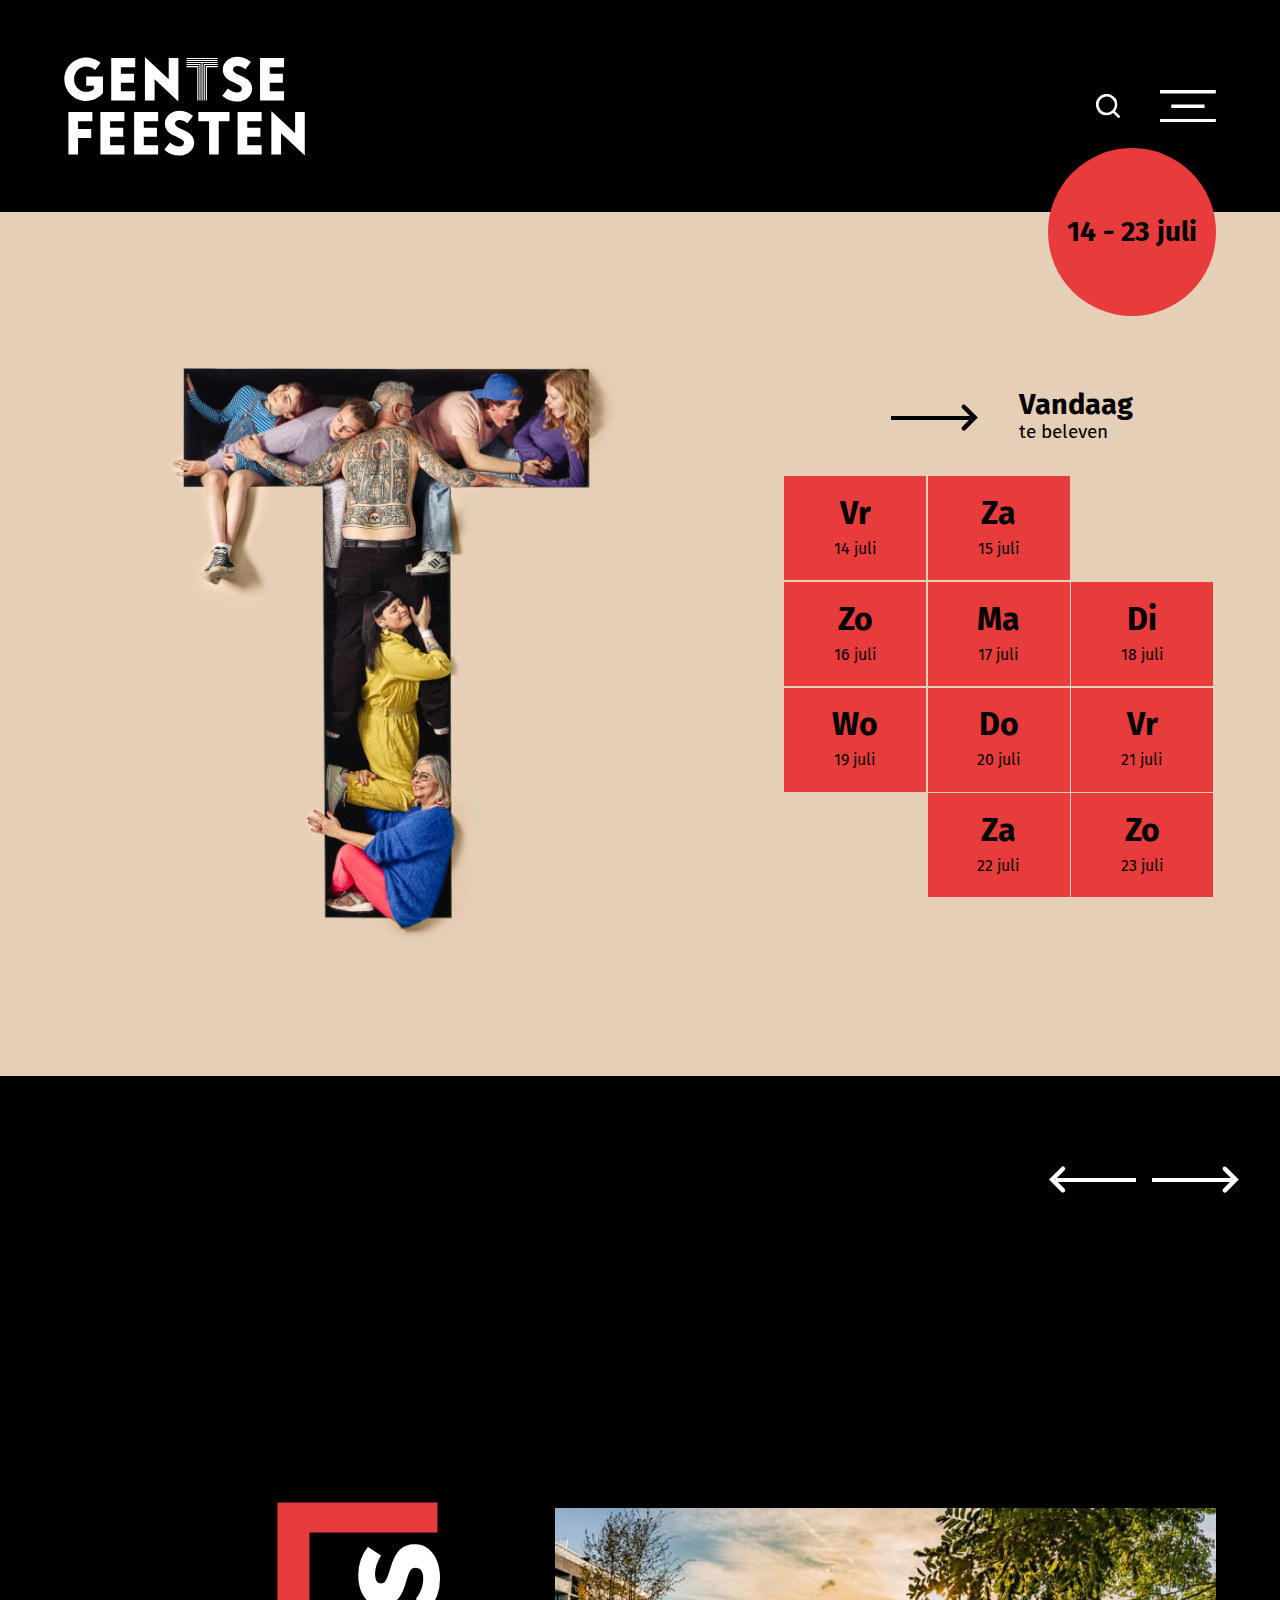
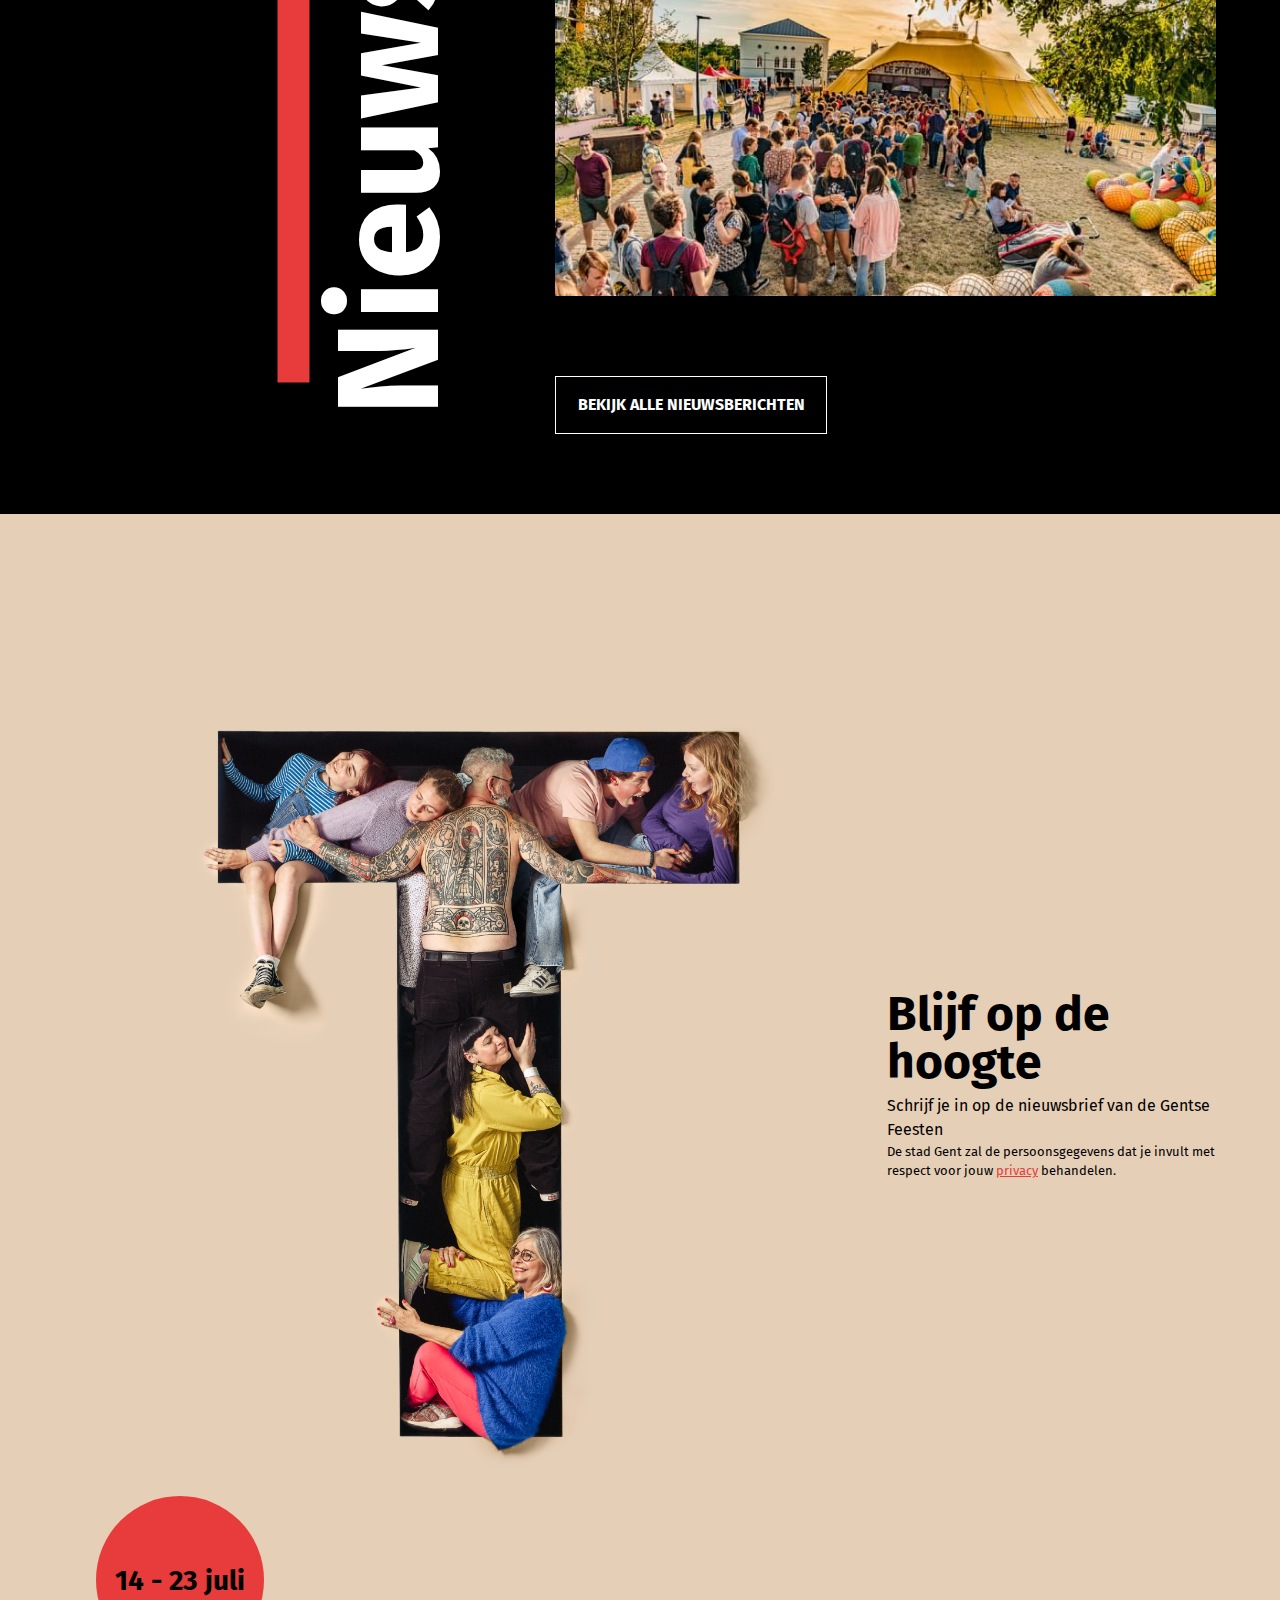
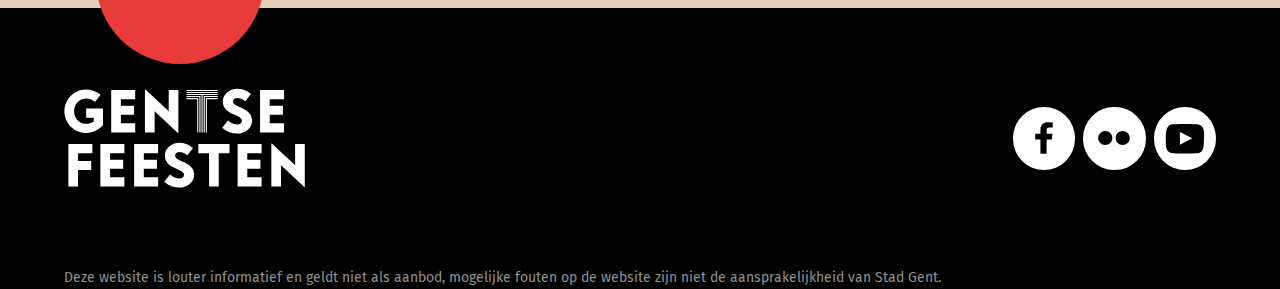
==== index.html @ fd0eabc0 "site" ====
<!DOCTYPE html>
<html lang="en">

<head>
    <meta charset="UTF-8">
    <meta name="viewport" content="width=device-width, initial-scale=1.0">
    <link rel="stylesheet" href="static/css/reset.css">
    <link rel="stylesheet" href="static/css/main.css">

    <!--FAVICON-->
    <link rel="apple-touch-icon" sizes="180x180" href="static/img/favicon/apple-touch-icon.png">
    <link rel="icon" type="image/png" sizes="32x32" href="static/img/favicon//favicon-32x32.png">
    <link rel="icon" type="image/png" sizes="16x16" href="static/img/favicon//favicon-16x16.png">

    <title>Home | Gentse Feesten 2023</title>
</head>

<body>
    <div id="menu">
        <!--JAVASCRIPT-->
    </div>
    <header>
        <div class="container">
            <nav>
                <ul>
                    <li>
                        <a id="logo" href="#">
                            <!--JAVASCRIPT-->
                        </a>
                    </li>
                    <li class="hover-after header-hidden">
                        <a href="news.html">Nieuws</a>
                    </li>
                    <li class="hover-after header-hidden">
                        <a href="events/day.html?day=14">Programma</a>
                    </li>
                   <!--  <li class="hover-after header-hidden">
                        <a href="#">Praktisch</a>
                    </li>
                    <li class="hover-after header-hidden">
                        <a href="#">Live parkeerinfo</a>
                    </li> -->
                </ul>

                <ul>
                    <!-- <li class="hover-after header-hidden">
                        <a href="#">Hoe naar gf23?</a>
                    </li>
                    <li class="header__languages header-hidden__delay">
                        <a href="#">NL
                            <svg xmlns="http://www.w3.org/2000/svg" viewBox="0 0 32 32">
                                <path fill="currentColor"
                                    d="m15.7 21.82-8.26-8.26a1.5 1.5 0 1 1 2.12-2.12l.001.001 6.14 6.138 6.14-6.139a1.5 1.5 0 1 1 2.122 2.121l-8.26 8.26z" />
                            </svg>
                        </a>
                    </li> -->
                    <li class="header__search header-hidden__delay">
                        <a href="search.html">
                            <svg xmlns="http://www.w3.org/2000/svg" viewBox="0 0 32 32">
                                <path fill="currentColor"
                                    d="m31.474 28.951-6.043-6.025a14.08 14.08 0 0 0 3.004-8.708A14.22 14.22 0 0 0 4.163 4.164a14.215 14.215 0 0 0-3.082 15.495 14.217 14.217 0 0 0 13.136 8.777 14.072 14.072 0 0 0 8.708-3.004l6.025 6.043a1.77 1.77 0 0 0 1.262.526 1.776 1.776 0 0 0 1.261-.526 1.77 1.77 0 0 0 .526-1.261 1.77 1.77 0 0 0-.526-1.262zM3.554 14.218a10.659 10.659 0 0 1 6.583-9.851 10.667 10.667 0 0 1 11.621 2.311 10.66 10.66 0 0 1 2.311 11.621 10.663 10.663 0 0 1-20.514-4.081z" />
                            </svg>
                        </a>
                    </li>
                    <li class="header__hamburger">
                        <a id="menu-btn" href="#">
                            <svg xmlns="http://www.w3.org/2000/svg" viewBox="0 0 55 32">
                                <path fill="currentColor"
                                    d="M0 0h54.825v3.404H0V0zm11.072 14.298h32.681v3.404H11.072v-3.404zM0 28.596h54.825V32H0v-3.404z" />
                            </svg>
                        </a>
                    </li>
                </ul>
            </nav>
            <div class="dates-circle">
                <p>
                    14 - 23 juli
                </p>
            </div>
        </div>
    </header>

    <main>
        <section class="home-days">
            <div class="container">
                <figure id="logo-letter">
                    <!--JAVASCRIPT-->
                </figure>
                <div>
                    <a href="events/day.html?day=14">
                        <div class="home-days__today">
                            <div class="arrow-right">
                                <div class="arrow-helper"></div>
                                <svg xmlns="http://www.w3.org/2000/svg" viewBox="0 0 32 32">
                                    <path fill="currentColor"
                                        d="M12.5 7c.384 0 .768.146 1.06.439l8.26 8.261-8.26 8.261a1.5 1.5 0 0 1-2.121-2.122l6.14-6.14-6.14-6.139a1.502 1.502 0 0 1 1.06-2.561z" />
                                </svg>
                            </div>
                            <div>
                                <h2>Vandaag</h2>
                                <p>
                                    te beleven
                                </p>
                            </div>
                        </div>
                    </a>
                    <ul class="home-days__grid">
                        <li>
                            <a href="events/day.html?day=14">
                                <p>
                                    <strong>Vr</strong>
                                    <br>
                                    14 juli
                                </p>
                            </a>
                        </li>
                        <li>
                            <a href="events/day.html?day=15">
                                <p>
                                    <strong>Za</strong>
                                    <br>
                                    15 juli
                                </p>
                            </a>
                        </li>
                        <li class="home-days__grid-empty">
                            <div>
                            </div>
                        </li>
                        <li>
                            <a href="events/day.html?day=16">
                                <p>
                                    <strong>Zo</strong>
                                    <br>
                                    16 juli
                                </p>
                            </a>
                        </li>
                        <li>
                            <a href="events/day.html?day=17">
                                <p>
                                    <strong>Ma</strong>
                                    <br>
                                    17 juli
                                </p>
                            </a>
                        </li>
                        <li>
                            <a href="events/day.html?day=18">
                                <p>
                                    <strong>Di</strong>
                                    <br>
                                    18 juli
                                </p>
                            </a>
                        </li>
                        <li>
                            <a href="events/day.html?day=19">
                                <p>
                                    <strong>Wo</strong>
                                    <br>
                                    19 juli
                                </p>
                            </a>
                        </li>
                        <li>
                            <a href="events/day.html?day=20">
                                <p>
                                    <strong>Do</strong>
                                    <br>
                                    20 juli
                                </p>
                            </a>
                        </li>
                        <li>
                            <a href="events/day.html?day=21">
                                <p>
                                    <strong>Vr</strong>
                                    <br>
                                    21 juli
                                </p>
                            </a>
                        </li>
                        <li class="home-days__grid-empty">
                            <div>
                            </div>
                        </li>
                        <li>
                            <a href="events/day.html?day=22">
                                <p>
                                    <strong>Za</strong>
                                    <br>
                                    22 juli
                                </p>
                            </a>
                        </li>
                        <li>
                            <a href="events/day.html?day=23">
                                <p>
                                    <strong>Zo</strong>
                                    <br>
                                    23 juli
                                </p>
                            </a>
                        </li>
                    </ul>
                </div>
            </div>
        </section>

        <section class="home-spotlight">
            <div class="container">
                <div class="home-spotlight__arrows">
                    <div class="arrow-left">
                        <svg xmlns="http://www.w3.org/2000/svg" viewBox="0 0 32 32">
                            <path fill="currentColor"
                                d="M20.321 24.4c-.384 0-.768-.146-1.06-.439L11 15.701l8.26-8.262a1.5 1.5 0 0 1 2.121 2.122l-6.14 6.14 6.14 6.14a1.503 1.503 0 0 1-1.06 2.56" />
                        </svg>
                        <div class="arrow-helper"></div>
                    </div>
                    <div></div>
                    <div class="arrow-right">
                        <div class="arrow-helper"></div>
                        <svg xmlns="http://www.w3.org/2000/svg" viewBox="0 0 32 32">
                            <path fill="currentColor"
                                d="M12.5 7c.384 0 .768.146 1.06.439l8.26 8.261-8.26 8.261a1.5 1.5 0 0 1-2.121-2.122l6.14-6.14-6.14-6.139a1.502 1.502 0 0 1 1.06-2.561z" />
                        </svg>
                    </div>
                </div>
                <ul id="spotlight" class="home-spotlight__events">
                    <!--JAVASCRIPT-->
                </ul>
            </div>
        </section>
        
        <section class="home-news">
            <div class="container">
                <div class="home-news__title">
                    <h2>Nieuws</h2>
                </div>
                <div class="home-news__articles-container">
                    <div class="home-news__articles">
                        <div class="home-news__articles-grid" id="news">
                            <!--JAVASCRIPT-->
                        </div>
                        <figure>
                            <img src="static/img/gent-news-photo.jpg" alt="Gent News Picture">
                        </figure>
                    </div>
                    <a class="home-news__news-btn" href="news.html">
                        <strong>Bekijk alle nieuwsberichten</strong>
                    </a>
                </div>
            </div>
        </section>
    </main>


    <footer>
        <section class="footer-newsletter">
            <div class="container">
                <div class="footer-newsletter__subscribe">
                    <figure id="logo-letter-footer">
                        <!--JAVASCRIPT-->
                    </figure>
                    <div class="footer-newsletter__subscribe-text">
                        <h3>Blijf op de hoogte</h3>
                        <p>
                            Schrijf je in op de nieuwsbrief van de Gentse Feesten
                        </p>
                        <p class="footer-newsletter__terms">
                            De stad Gent zal de persoonsgegevens dat je invult met respect voor jouw <a
                                href="#">privacy</a> behandelen.
                        </p>
                    </div>
                </div>
            </div>
        </section>

        <section class="footer-info">
            <div class="container">
                <div class="dates-circle">
                    <p>
                        14 - 23 juli
                    </p>
                </div>
                <nav>
                    <ul>
                        <li>
                            <a id="logo-footer" href="index.html">
                                <!--JAVASCRIPT-->
                            </a>
                        </li>
                        <li class="footer-info__socials">
                            <a href="#">
                                <svg xmlns="http://www.w3.org/2000/svg" viewBox="0 0 32 32">
                                    <path
                                        d="M17.49 25v-8.21h2.95l.44-3.2h-3.39v-2.043c0-.927.276-1.558 1.697-1.558L21 9.988V7.126A25.196 25.196 0 0 0 18.445 7h-.091.005c-2.614 0-4.403 1.491-4.403 4.23v2.36H11v3.2h2.956V25h3.535z" />
                                </svg>
                            </a>
                            <a href="#">
                                <svg xmlns="http://www.w3.org/2000/svg" viewBox="0 0 32 32">
                                    <path
                                        d="M11.034 12c2.228 0 4.034 1.791 4.034 4 0 2.21-1.806 4-4.034 4S7 18.21 7 16c0-2.209 1.806-4 4.034-4zM25 16c0 2.21-1.806 4-4.034 4s-4.034-1.79-4.034-4c0-2.209 1.806-4 4.034-4S25 13.791 25 16z" />
                                </svg>
                            </a>
                            <a href="#">
                                <svg xmlns="http://www.w3.org/2000/svg" viewBox="0 0 32 32">
                                    <path
                                        d="M26.8 12.1c0-.3-.3-1.9-1.1-2.7C25 8.7 24 8.3 23 8.2h-.2C19.8 8 16.2 8 16 8s-3.8 0-6.8.2H9c-1 0-1.9.5-2.6 1.2-.8.8-1.1 2.4-1.1 2.7-.2 1.2-.3 2.4-.3 3.6v1.6c0 1.2.1 2.4.2 3.6 0 .3.3 1.8 1.1 2.7.8.7 1.7 1.1 2.7 1.1H9.3c1.7.2 6.4.2 6.6.2.2 0 3.8 0 6.8-.2h.2c1 0 1.9-.5 2.6-1.2.8-.8 1.1-2.4 1.1-2.7.1-1.2.2-2.4.2-3.6v-1.6c.2-1.1.1-2.3 0-3.5zm-13.7 7.8v-7.4l7.1 3.7-7.1 3.7z" />
                                </svg>
                            </a>
                        </li>
                    </ul>
                    <ul>
                        <li>
                            <p class="footer__site-info">
                                Deze website is louter informatief en geldt niet als aanbod, mogelijke fouten op de
                                website zijn niet de aansprakelijkheid van Stad Gent.
                            </p>
                        </li>
                    </ul>
                </nav>
            </div>
        </section>
    </footer>
    <script src="./static/js/utils/utility-functions.js"></script>
    <script src="./static/js/main/data.js"></script>
    <script src="./static/js/main/logos.js"></script>
    <script src="./static/js/main/menu.js"></script>
    <script src="./static/js/home-page/home-events.js"></script>
    <script src="./static/js/home-page/home-news.js"></script>
</body>

</html>
---- static/css/main.css ----
/*
===================================
STANDARD VALUES
===================================
*/

@font-face {
  font-family: "Fira Sans";
  src: url("../fonts/Fira Sans Bold.woff2") format("woff2"),
    url("../fonts/Fira Sans Bold.woff") format("woff");
  font-weight: 700;
  font-style: normal;
  font-stretch: normal;
  unicode-range: U+0020-2212;
}

@font-face {
  font-family: "Fira Sans";
  src: url("../fonts/Fira Sans Regular.woff2") format("woff2"),
    url("../fonts/Fira Sans Regular.woff") format("woff");
  font-weight: 400;
  font-style: normal;
  font-stretch: normal;
  unicode-range: U+0020-2212;
}

body {
  font-family: "Fira sans";
  background-color: hsl(31, 49%, 81%);
}

main {
  overflow: hidden;
}

h1 {
  font-size: 3.5rem;
}

@media (max-width: 31.25rem) {
  h1 {
    font-size: 2.5rem;
  }
}

h1,
h2,
h3,
h4 {
  line-height: 100%;
}

ul {
  padding: 0;
}

li {
  list-style: none;
}

svg {
  color: white;
  width: 2rem;
}

.bg-red svg {
  color: black;
}

/*
===================================
UTILITY CLASSES
===================================
*/

.container {
  max-width: 80rem;
  width: 90%;
  margin: 0 auto;
}

.close {
  display: none;
}

.overflow-hidden {
  overflow: hidden;
}

.bg-red {
  background-color: hsl(0, 79%, 57%);
}

.page-pointer::after {
  content: "";
  width: 2rem;
  height: 1.25rem;
  border-left: 0.2rem solid white;
  border-top: 0.2rem solid white;
  position: absolute;
  bottom: -1.5rem;
  left: 0;
}

.dates-circle {
  font-size: 1.74rem;
  font-weight: 600;
  background-color: hsl(0, 79%, 57%);
  border-radius: 50%;
  width: 10.5rem;
  height: 10.5rem;
  display: flex;
  align-items: center;
  justify-content: center;
}

/* Arrows */
.arrow-right,
.arrow-left {
  display: flex;
  align-items: center;
}

div.arrow-right svg {
  width: 3rem;
  transform: translateX(-54%);
  color: black;
}

div.arrow-left svg {
  color: black;
  width: 3rem;
  transform: translateX(51%);
}

.arrow-helper {
  width: 5rem;
  height: 0.25rem;
  background-color: black;
}

/* Events */
.event {
  position: relative;
  list-style: none;
}

.event-text-bl {
  position: absolute;
  bottom: -7rem;
  left: 0;
  max-width: 23.5rem;
  border: 0.1rem solid white;
  padding: 2rem;
  background-color: black;
  transition: 0.2s;
}

.event-text-bl h2 {
  font-size: 1.25rem;
  margin-bottom: 0.75rem;
}

.event-text-bl h2,
.event-text-bl p {
  color: white;
}

.event-text-bl p {
  display: inline-block;
}

.event-text-bl h3 {
  display: inline-block;
  font-size: 1rem;
  color: black;
  background-color: hsl(0, 79%, 57%);
  padding: 0.5rem;
}

.event:hover .event-text-bl {
  transform: translateX(10%) translateY(-10%);
}

/*
===================================
HEADER
===================================
*/

header {
  background-color: black;
  padding: 3.5rem 0;
}

header .container {
  position: relative;
  max-width: 85rem;
  margin: 0 auto;
}

header nav {
  display: flex;
  justify-content: space-between;
}

header ul {
  display: flex;
  align-items: center;
  gap: 2.5rem;
  padding: 0;
}

header li {
  position: relative;
}

header a {
  color: white;
  font-weight: 700;
  text-decoration: none;
  text-transform: uppercase;
}

header a:hover svg {
  color: hsl(0, 79%, 57%);
}

.header__languages {
  display: flex;
  align-items: center;
  cursor: pointer;
}

.header__languages a {
  display: flex;
  align-items: center;
}

.header__languages:hover a {
  color: hsl(0, 79%, 57%);
}

.header__search svg {
  width: 1.5rem;
}

.header__hamburger svg {
  width: 3.5rem;
}

.hover-after {
  position: relative;
}

header .hover-after:hover::after {
  content: "";
  width: 1.5rem;
  border-bottom: 0.2rem solid white;
  position: absolute;
  bottom: -1rem;
  left: 0;
}

header .dates-circle {
  position: absolute;
  bottom: -10rem;
  right: 0;
}

@media (max-width: 59.5rem) {
  header .dates-circle {
    display: none;
  }
}

@media (max-width: 80rem) {
  .header-hidden {
    display: none;
  }
}

@media (max-width: 32.5rem) {
  .header-hidden__delay {
    display: none;
  }
}

/*
===================================
MENU
===================================
*/

.menu {
  z-index: 3;
  display: flex;
  justify-content: space-between;
  position: fixed;
  top: 0;
  left: 0;
  background-color: hsl(0, 79%, 57%);
  width: 100%;
  height: 100%;
}

.menu a {
  color: black;
  text-decoration: none;
  text-transform: uppercase;
  font-weight: 600;
}

.menu svg {
  color: black;
}

.menu a:hover,
.menu a:hover svg {
  color: white;
}

.menu__letter {
  padding: 10rem 0;
  background-color: hsl(31, 49%, 81%);
}

.menu__letter img {
  max-width: 100%;
  height: 100%;
}

@media (max-width: 63.125rem) {
  .menu__letter img {
    display: none;
  }
}

.menu__search {
  position: absolute;
  top: 2rem;
  right: 5rem;
}

.menu__search ul {
  display: flex;
  align-items: center;
  gap: 1rem;
}

.menu__nav {
  padding: 1rem 5rem;
}

@media (max-width: 28.4375rem) {
  .menu__nav {
    padding: 1rem 2rem;
  }
}

.menu__nav-list {
  margin-top: 5rem;
  display: flex;
  gap: 0.5rem;
}

.menu__program,
.menu__program-item {
  display: flex;
  align-items: flex-start;
  gap: 1rem;
}

.menu__days {
  margin-top: 1.75rem;
}

.menu__close {
  position: absolute;
  top: 2.35rem;
  right: 2rem;
  font-size: 2.5rem;
}

@media (max-width: 28.4375rem) {
  .menu__close {
    right: 0.75rem;
  }
}

/*
===================================
FOOTER
===================================
*/

footer {
  margin-top: 10rem;
}

@media (max-width: 43.75rem) {
  footer {
    margin-top: 5rem;
  }
}

/* Subscribe Newsletter */
.footer-newsletter__nav ul {
  max-width: 50rem;
}

.footer-newsletter__nav li {
  display: inline-block;
}

.footer-newsletter__nav li:hover .arrow-helper {
  width: 8rem;
  transition: 0.4s;
}

.footer-newsletter__nav-pics a,
.footer-newsletter__nav-vids a {
  display: flex;
  align-items: center;
  gap: 0.5rem;
  color: black;
  font-size: 3rem;
  font-weight: 700;
  text-decoration: none;
  padding: 1rem 2rem;
  margin-bottom: 2rem;
  background-color: hsl(0, 79%, 57%);
}

@media (max-width: 43.75rem) {
  .footer-newsletter__nav-pics a,
  .footer-newsletter__nav-vids a {
    font-size: 1.5rem;
  }
}

.footer-newsletter__subscribe {
  display: flex;
  justify-content: space-between;
  align-items: center;
  margin-bottom: 7rem;
}

.footer-newsletter__subscribe-text h3 {
  font-size: 3rem;
  margin-bottom: 0.5rem;
}

.footer-newsletter__input input {
  width: 40rem;
  color: black;
  background: transparent;
  padding: 1rem 0.5rem;
  border: 0;
  border-bottom: 0.2rem solid black;
  margin: 2rem 0;
}

@media (max-width: 42.1875rem) {
  .footer-newsletter__input input {
    width: 100%;
    max-width: 40rem;
  }
  .footer-newsletter__subscribe img {
    display: none;
  }
}

.footer-newsletter__input input:focus {
  outline: 0.15rem solid black;
}

.footer-newsletter__input button {
  cursor: pointer;
  text-transform: uppercase;
  font-weight: 500;
  background-color: hsl(0, 79%, 57%);
  border: 0;
  padding: 0.75rem 2rem;
  margin-bottom: 1rem;
}

.footer-newsletter__input button:hover {
  background-color: white;
  border: 0.1rem solid black;
  transition: 0.2s;
}

.footer-newsletter__terms {
  font-size: 0.8rem;
}

.footer-newsletter__terms a {
  color: hsl(0, 79%, 57%);
}

.footer-newsletter__terms a:hover {
  color: black;
}

/* Footer Info */
.footer-info {
  background-color: black;
  padding-top: 5rem;
}

.footer-info .container {
  position: relative;
  max-width: 90rem;
}

.footer-info .dates-circle {
  position: absolute;
  top: -12rem;
  left: 2rem;
}

@media (max-width: 43.75rem) {
  .footer-info .dates-circle {
    font-size: 1.35rem;
    padding: 1.75rem;
    top: -11.25rem;
    left: 50%;
    transform: translateX(-50%);
  }
}

.footer-info .dates-circle p {
  color: black;
}

.footer-info ul {
  display: flex;
  justify-content: space-between;
  align-items: center;
  margin-bottom: 5rem;
}

@media (max-width: 43.75rem) {
  .footer-info ul {
    flex-direction: column;
    align-items: flex-start;
  }
}

.footer-info p {
  color: white;
}

.footer-info__socials {
  display: flex;
  gap: 0.5rem;
}

@media (max-width: 43.75rem) {
  .footer-info__socials {
    margin-top: 2rem;
  }
}

.footer-info__socials a {
  background-color: white;
  padding: 0.2rem;
  border-radius: 50%;
}

.footer-info__socials a:hover {
  background-color: hsl(0, 79%, 57%);
}

.footer-info__socials svg {
  width: 3.5rem;
}

.footer-info__sponsors {
  display: flex;
  align-items: center;
  gap: 1rem;
}

.footer-info__sponsors img {
  width: 5rem;
}

.footer__hashtag {
  text-transform: uppercase;
  font-weight: 700;
  font-size: 4rem;
}

.footer__terms a,
p.footer__site-info {
  color: hsl(0, 0%, 57%);
  text-decoration: none;
  font-size: 0.85rem;
}

/*
===================================
DAY NAVIGATOR
===================================
*/

.day-nav {
  background-color: black;
}

.day-nav .container {
  max-width: 85rem;
}

.day-nav ul {
  display: flex;
  justify-content: center;
  align-items: center;
  gap: 0.2rem;
  padding: 5rem 0;
}

@media (max-width: 48.75rem) {
  .day-nav ul {
    display: grid;
    gap: 0.1rem;
    grid-template-columns: repeat(5, 1fr);
    grid-template-rows: repeat(2, 1fr);
  }
}

.day-nav li {
  cursor: pointer;
  list-style: none;
  background-color: hsl(0, 79%, 57%);
  padding: 1rem 2rem;
}

@media (max-width: 64.6875rem) {
  .day-nav li {
    padding: 0.5rem 1rem;
  }
}

@media (max-width: 48.75rem) {
  .day-nav li {
    width: 100%;
    height: 100%;
  }
}

.day-nav a {
  font-size: 1.25rem;
  text-align: center;
  text-decoration: none;
  color: black;
}

.day-nav a strong {
  font-size: 2rem;
}

@media (max-width: 31.25rem) {
  .day-nav a strong {
    font-size: 1rem;
  }
}

.day-nav .day-pointer {
  padding: 2.5rem 2.5rem;
}

@media (max-width: 48.75rem) {
  .day-nav .day-pointer {
    padding: 0 1rem;
    padding-top: 0.8rem;
    background-color: white;
  }
  .day-nav .day-pointer p {
    transform: translateY(0);
  }
}

.day-nav li:hover {
  background-color: black;
}

.day-nav .day-pointer:hover {
  background-color: hsl(0, 79%, 57%);
}

.day-nav li:hover a {
  color: white;
}

/*
===================================
SEARCH
===================================
*/

.search {
  color: white;
  background-color: black;
  padding-bottom: 5rem;
}

.search .container {
  max-width: 100rem;
}

.search img {
  width: 20rem;
}

.search h1 {
  font-size: 4rem;
  margin-bottom: 2rem;
}

@media (max-width: 36.25rem) {
  .search h1 {
    font-size: 2rem;
  }
}

.search-form {
  display: flex;
  justify-content: center;
}

.search-form input {
  width: 50rem;
  padding: 1rem;
  border-top: 0.1rem solid white;
  border-right: 0;
  border-bottom: 0.1rem solid white;
  border-left: 0.1rem solid white;
  color: white;
  background-color: black;
}

@media (max-width: 59.375rem) {
  .search-form input {
    width: 30rem;
  }
}

@media (max-width: 36.25rem) {
  .search-form input {
    width: 16rem;
  }
}

.search-form input:focus {
  outline: 0;
}

.search-form button {
  cursor: pointer;
  background-color: transparent;
  border-top: 0.1rem solid white;
  border-right: 0.1rem solid white;
  border-bottom: 0.1rem solid white;
  border-left: 0;
  padding: 0.5rem;
}

.search-form button:hover {
  background-color: hsl(0, 79%, 57%);
}

.search-form button:hover svg {
  color: black;
}

.search-info {
  font-size: 1.75rem;
  text-align: center;
  margin: 2.5rem 0;
}

.searched-events {
  display: flex;
  justify-content: center;
  flex-wrap: wrap;
  gap: 2rem;
}

.searched-events li {
  position: relative;
  list-style: none;
  margin-bottom: 8rem;
}

.searched-events img {
  width: 25rem;
}

/*
===================================
HOME - Days
===================================
*/

.home-days {
  margin: 7rem 0;
}

.home-days .container {
  display: flex;
  align-items: center;
  gap: 5rem;
}

@media (max-width: 59.5rem) {
  .home-days .container {
    flex-direction: column;
  }
}

.home-days img {
  width: 40rem;
}

.home-days a {
  color: black;
  text-decoration: none;
}

.home-days__today {
  cursor: pointer;
  display: flex;
  font-size: 1.2rem;
  line-height: 130%;
  margin-bottom: 2rem;
  margin-left: 25%;
}

.home-days__today:hover .arrow-helper {
  width: 6.5rem;
  transition: 0.5s;
}

/* Grid */
.home-days__grid {
  display: grid;
  grid-template-columns: repeat(3, 1fr);
  grid-template-rows: repeat(4, 1fr);
  gap: 0.1rem;
}

.home-days__grid a {
  display: block;
  max-width: 10rem;
  height: 6.5rem;
  color: black;
  background-color: hsl(0, 79%, 57%);
  text-align: center;
  text-decoration: none;
}

.home-days__grid a:hover {
  background-color: black;
  color: white;
}

.home-days__grid-empty {
  background-color: hsl(31, 49%, 81%);
}

.home-days__grid strong {
  font-size: 2rem;
}

@media (max-width: 59.5rem) {
  .home-days__grid strong {
    font-size: 1.5rem;
  }
}

.home-days__grid p {
  padding: 0 3rem;
  padding-top: 0.8rem;
}

@media (max-width: 620px) {
  .home-days__grid p {
    padding: 0 1rem;
    padding-top: 0.8rem;
  }
}

@media (max-width: 59.5rem) {
  .home-days__grid {
    grid-template-columns: repeat(5, 1fr);
    grid-template-rows: repeat(2, 1fr);
  }
  .home-days__grid-empty {
    display: none;
  }
}

/*
===================================
HOME - Spotlight
===================================
*/

.home-spotlight {
  background-color: black;
  padding: 10rem 0;
  padding-bottom: 7rem;
}

.home-spotlight .container {
  position: relative;
  width: 100rem;
  padding-left: 7.5rem;
}

@media (max-width: 34.375rem) {
  .home-spotlight .container {
    padding-left: 3.5rem;
  }
}

@media (max-width: 28.125rem) {
  .home-spotlight .container {
    padding-left: 0.5rem;
  }
}

.home-spotlight__arrows {
  position: absolute;
  top: -5rem;
  right: 0;
  display: flex;
  gap: 0.5rem;
}

.home-spotlight .arrow-left,
.home-spotlight .arrow-right {
  cursor: pointer;
}

.home-spotlight .arrow-left svg,
.home-spotlight .arrow-right svg {
  color: white;
}

.home-spotlight .arrow-helper {
  background-color: white;
}

.home-spotlight .arrow-left:hover .arrow-helper,
.home-spotlight .arrow-right:hover .arrow-helper {
  width: 7.5rem;
  transition: 0.4s;
}

.home-spotlight .arrow-left:hover {
  transform: translateX(-2rem);
  transition: 0.4s;
}

.home-spotlight .arrow-right:hover {
  transform: translateX(2rem);
  transition: 0.4s;
}

.home-spotlight__events {
  display: flex;
  gap: 3.5rem;
  color: white;
  overflow: auto;
  padding-bottom: 10rem;
}

.home-spotlight__events a img {
  max-width: 25rem;
}

.home-spotlight__events a {
  position: relative;
  text-decoration: none;
}

/*
===================================
HOME - News
===================================
*/

.home-news {
  color: white;
  background-color: black;
  padding-bottom: 5rem;
}

.home-news .container {
  display: flex;
  justify-content: center;
}

@media (max-width: 64rem) {
  .home-news .container {
    display: block;
  }
}

.home-news__title {
  display: inline-block;
  rotate: -90deg;
  height: 0;
}

@media (max-width: 64rem) {
  .home-news__title {
    rotate: 0deg;
  }
}

.home-news h2 {
  font-size: 9rem;
  background-color: black;
  padding: 0.5rem;
  transform: translateX(-55%);
}

@media (max-width: 64rem) {
  .home-news h2 {
    font-size: 3rem;
    transform: translateX(0) translateY(-30%);
  }
}

.home-news h3 {
  padding-bottom: 5rem;
}

.home-news a {
  text-decoration: none;
  color: white;
}

.home-news__title::after {
  z-index: -1;
  content: "";
  position: absolute;
  top: -2rem;
  right: 15rem;
  background-color: hsl(0, 79%, 57%);
  width: 30rem;
  height: 10rem;
}

.home-news__articles a {
  font-size: 1.75rem;
  font-weight: 700;
}

.home-news__articles {
  display: flex;
  width: 65rem;
}

@media (max-width: 92.2rem) {
  .home-news__articles {
    flex-direction: column;
    width: 100%;
    max-width: 65rem;
  }
}

.home-news__articles-container {
  display: flex;
  flex-direction: column;
}

.home-news__articles article {
  border: 0.1rem solid white;
  padding: 1rem;
}

.home-news__articles article:hover {
  background-color: hsl(0, 79%, 57%);
  transition: 0.3s;
}

.home-news__articles article:hover a {
  color: black;
}

.home-news__articles article:hover .arrow-helper {
  width: 7rem;
  opacity: 0;
  transition: 0.2s;
}

.home-news__articles article:hover svg {
  opacity: 0;
  transition: 0.2s;
}

.home-news .arrow-right svg {
  color: white;
}

.home-news .arrow-helper {
  background-color: white;
}

.home-news figure img {
  object-fit: cover;
  object-position: center;
  width: 100%;
  height: 100%;
}

.home-news__news-btn {
  max-width: 17rem;
  border: 0.1rem solid white;
  padding: 1rem;
  margin-top: 5rem;
  text-transform: uppercase;
  text-align: center;
}

.home-news__news-btn:hover {
  color: black;
  background-color: white;
  transition: 0.2s;
}

/* Grid */
.home-news__articles-grid {
  display: grid;
  grid-template-columns: repeat(2, 1fr);
  grid-template-rows: repeat(2, 1fr);
  height: 100%;
}

@media (max-width: 33.75rem) {
  .home-news__articles-grid {
    display: flex;
    flex-direction: column;
  }
}

.home-news__articles-grid article:last-child {
  grid-column: span 2;
  height: 100%;
}

/*
===================================
NEWS
===================================
*/

.news {
  color: white;
  background-color: black;
}

.news ul {
  margin-top: 3rem;
}

.news li {
  margin-bottom: 5rem;
  border: 0.1rem solid white;
}

.news a {
  display: flex;
  justify-content: space-between;
  text-decoration: none;
  color: white;
}

@media (max-width: 73.4375rem) {
  .news a {
    flex-direction: column-reverse;
  }
}

.news .news__nav {
  font-size: 1.25rem;
  position: relative;
  display: flex;
  flex-direction: column;
  justify-content: space-between;
  padding: 1rem;
}

.news .arrow-helper {
  background-color: white;
}

.news .arrow-right svg {
  color: white;
}

.news .page-nav ul {
  display: flex;
  justify-content: center;
  gap: 2rem;
}

.news .page-nav li {
  cursor: pointer;
  display: inline-block;
  border: 0.1rem solid white;
  border-radius: 50%;
  list-style: none;
  font-size: 2rem;
  padding: 1rem 1.5rem;
}

.news .page-nav .page-nav__pointer {
  border: 0;
  background-color: hsl(0, 79%, 57%);
}

.news .page-nav .page-nav__pointer a {
  color: black;
}

.news li h2 {
  max-width: 25rem;
  z-index: 1;
}

.news li figure {
  width: 50rem;
  height: 27rem;
}

@media (max-width: 73.4375rem) {
  .news li figure {
    width: 100%;
  }
}

.news li figure img {
  object-fit: cover;
  width: 100%;
  height: 100%;
}

.news-red-box {
  position: absolute;
  top: 0;
  left: 0;
  width: 37rem;
  height: 7rem;
}

@media (max-width: 73.4375rem) {
  .news-red-box {
    width: 100%;
    height: 100%;
  }
}

.news li:hover {
  border: 0;
  transition: 0.2s;
}

.news li:hover h2 {
  color: black;
}

.news li:hover .news-red-box {
  background-color: hsl(0, 79%, 57%);
  transition: 0.4s;
}

@media (max-width: 73.4375rem) {
  .news li:hover .arrow-right svg {
    opacity: 0;
    transition: 0.4s;
  }
}

.news li:hover .arrow-helper {
  width: 7.5rem;
  transition: 0.2s;
}

.page-nav__hover:hover {
  background-color: white;
}

.page-nav__hover:hover a {
  color: black;
}

/*
===================================
DAY - Spotlight
===================================
*/

.day-spotlight {
  padding-bottom: 10rem;
  background-color: black;
}

.day-spotlight .container {
  max-width: 90rem;
}

.day-spotlight ul {
  display: flex;
  justify-content: center;
  flex-wrap: wrap;
  gap: 5rem;
}

.day-spotlight li {
  list-style: none;
  padding-bottom: 5rem;
}

.day-spotlight a {
  position: relative;
}

.day-spotlight img {
  max-width: 25rem;
}

@media (max-width: 25.625rem) {
  .day-spotlight img {
    max-width: 20rem;
  }
}

@media (max-width: 25.625rem) {
  .day-spotlight .event {
    max-width: 20rem;
  }
}

/*
===================================
DAY - Filter
===================================
*/

.day-filter {
  color: white;
  background-color: black;
  padding: 3rem 0;
  padding-top: 0;
}

.day-filter svg {
  color: hsl(31, 49%, 81%);
  width: 1.5rem;
}

.day-filter img {
  width: 1.5rem;
}

.day-filter h2 {
  font-size: 2.75rem;
  margin-bottom: 1.25rem;
}

.day-filter__menu {
  max-height: 3.5rem;
  display: flex;
  border: 0.1rem solid hsl(31, 49%, 81%);
}

@media (max-width: 43.4375rem) {
  .day-filter__menu {
    max-height: 7rem;
    flex-direction: column-reverse;
  }
  .day-filter__options {
    border-top: 0.1rem solid hsl(31, 49%, 81%);
  }
}

.day-filter__menu ul {
  display: flex;
  align-items: center;
  padding: 0;
}

.day-filter__menu li {
  cursor: pointer;
  text-align: center;
  display: flex;
  align-items: center;
  gap: 0.5rem;
  padding: 1rem;
}

.day-filter__options li {
  list-style: none;
  border-left: 0.1rem solid hsl(31, 49%, 81%);
  border-right: 0.1rem solid hsl(31, 49%, 81%);
}

.day-filter__options li:hover {
  background-color: white;
}

.day-filter__options li:hover svg {
  color: black;
}

.day-filter__options .day-filter__category:hover {
  background-color: hsl(31, 49%, 81%);
}

.day-filter__category {
  color: black;
  background-color: hsl(31, 49%, 81%);
}

.day-filter__extra svg:hover {
  background-color: white;
}

.filter-categories {
  background-color: hsl(31, 48%, 81%);
  display: flex;
  align-items: center;
  flex-wrap: wrap;
  padding: 2rem;
}

.filter-categories li {
  display: flex;
  align-items: center;
  gap: 0.5rem;
  padding: 1rem;
  width: 25rem;
}

.filter-categories figure {
  width: 3rem;
}

@media (max-width: 27.1875rem) {
  .filter-categories figure {
    display: none;
  }
}

.filter-categories a {
  text-decoration: none;
  color: black;
  font-size: 1.35rem;
}

@media (max-width: 27.1875rem) {
  .filter-categories a {
    font-size: 1.25rem;
  }
}

.filter-categories a:hover {
  text-decoration: underline;
}

.day-filter .search-form {
  justify-content: flex-start;
}

.day-filter .search-form input {
  width: 25rem;
}

@media (max-width: 30rem) {
  .day-filter .search-form input {
    width: 15rem;
    padding: 1rem 0;
  }
}

/*
===================================
DAY - Events
===================================
*/

.day-events {
  color: white;
  background-color: black;
}

.day-events .container {
  max-width: 100rem;
}

.day-events img {
  width: 27rem;
}

.day-events .category {
  display: flex;
  justify-content: center;
  align-items: center;
  gap: 2rem;
  padding: 2rem;
}

.day-events .arrow-up img {
  width: 2rem;
}

.day-events ul {
  display: flex;
  justify-content: center;
  flex-wrap: wrap;
  gap: 5rem;
  padding-bottom: 7rem;
}

.day-events li {
  position: relative;
  margin-bottom: 10rem;
}

.day-events .category h2 {
  font-size: 2rem;
}

.day-events .category img {
  width: 1.5rem;
}

/*
===================================
DAY - Search
===================================
*/

.day-search {
  background-color: black;
  padding-bottom: 5rem;
}

.day-search .container {
  background-color: hsl(0, 79%, 57%);
  display: flex;
  align-items: center;
  gap: 5rem;
}

@media (max-width: 78.75rem) {
  .day-search .container {
    flex-direction: column;
  }
  .day-search figure {
    width: 100%;
  }
  .day-search img {
    object-fit: cover;
    width: 100%;
  }
}

.day-search h2 {
  font-size: 3rem;
  margin-bottom: 0.5rem;
}

.day-search h3 {
  font-weight: 400;
  margin-bottom: 2rem;
}

.day-search__form input {
  width: 35rem;
  color: black;
  background-color: white;
}

@media (max-width: 78.75rem) {
  .day-search__form input,
  .day-search__form button {
    margin-bottom: 2rem;
  }
}

@media (max-width: 43.125rem) {
  .day-search__form input {
    width: 15rem;
  }
}

.day-search__form button {
  background-color: white;
}

.day-search__form button:hover {
  background-color: black;
}

.day-search__form button:hover svg {
  color: white;
}

.day-search__form svg {
  color: black;
}

/*
===================================
DETAIL
===================================
*/

.detail {
  color: white;
  background-color: black;
  padding: 2rem 0 7rem 0;
}

.detail .container {
  position: relative;
  padding-top: 5rem;
}

.detail a {
  color: white;
  text-decoration: none;
}

.detail ul a {
  text-decoration: underline;
}

.detail li {
  list-style: none;
}

.detail ul {
  padding: 0;
}

.detail .detail__goday {
  font-size: 1.2rem;
  position: absolute;
  top: 0;
  left: -3.5rem;
}

.detail .detail__goday:hover .arrow-helper {
  width: 7.5rem;
  transition: 0.4s;
}

.detail .arrow-left {
  display: flex;
  align-items: center;
  gap: 0.75rem;
}

.detail .arrow-left p {
  font-weight: 700;
  text-transform: uppercase;
}

.detail .arrow-left svg {
  color: white;
  transform: translateX(77%);
}

.detail .arrow-helper {
  background-color: white;
}

.detail__event {
  display: flex;
  justify-content: space-between;
  gap: 5rem;
}

@media (max-width: 70rem) {
  .detail__event {
    flex-direction: column;
    align-items: center;
  }
}

.detail__event img {
  max-width: 35rem;
}

@media (max-width: 36.875rem) {
  .detail__event img {
    max-width: 25rem;
  }
}

@media (max-width: 26.5625rem) {
  .detail__event img {
    max-width: 18rem;
  }
}

.detail__return {
  display: flex;
  align-items: center;
  gap: 1.5rem;
}

.detail__event-info {
  display: flex;
  gap: 5rem;
}

.detail__event-info li {
  width: 100%;
  display: flex;
  gap: 5rem;
  margin: 1rem 0;
}

@media (max-width: 70rem) {
  .detail__event-info li {
    flex-direction: column;
    gap: 0.25rem;
  }
}

.detail__event-info-categories li {
  margin: 0;
}

.detail__loc-time {
  display: flex;
  align-items: center;
  gap: 1rem;
}

@media (max-width: 22.5rem) {
  .detail__loc-time {
    flex-direction: column;
    align-items: flex-start;
    gap: 0.25rem;
    margin-bottom: 1.25rem;
  }
}

.detail__location {
  text-align: center;
  display: flex;
  gap: 0.5rem;
  padding: 0.5rem;
  margin: 1rem 0;
  background-color: hsl(0, 79%, 57%);
}

.detail__location p {
  display: block;
  margin: 0 auto;
}

.detail__location img {
  width: 1.2rem;
}

.wheelchair {
  width: 1.5rem;
}

.detail__socials {
  display: flex;
  gap: 0.5rem;
  margin-top: 2rem;
}

.detail__socials a svg {
  background-color: white;
  width: 3rem;
  border-radius: 50%;
}

.detail__socials a:hover svg {
  background-color: hsl(0, 79%, 57%);
}

/*
===================================
DETAIL - Map
===================================
*/

.detail-map {
  padding-bottom: 7rem;
  background-color: black;
  text-align: center;
}

.detail-map .container {
  display: flex;
  justify-content: center;
}

@media (max-width: 69.375rem) {
  .detail-map .container {
    flex-direction: column;
  }
}

.detail-map__info {
  padding: 1rem 7rem 1rem 2rem;
  background-color: hsl(0, 79%, 57%);
}

@media (max-width: 69.375rem) {
  .detail-map__info {
    padding-right: 2rem;
  }
}

.detail-map__info .detail__location {
  color: white;
  background-color: black;
}

.detail-map__info a {
  text-decoration: underline;
  color: black;
}

/*
===================================
GRID TOGGLER
===================================
*/

.grid-toggler {
  display: flex;
  justify-content: flex-end;
  align-items: center;
  gap: 0.5rem;
  margin-bottom: 3rem;
}

.grid-toggler a {
  padding: 0.5rem;
}

.grid-toggler .list-btn {
  padding: 0.75rem 0.5rem;
}

.grid-toggler a:hover,
.grid-toggler a:active {
  background-color: hsl(0, 79%, 57%);
}

.grid-toggler a:hover svg,
.grid-toggler a:active svg {
  color: black;
}

.grid-toggler svg {
  width: 1.75rem;
}

/* Events */
.grid-list .event img {
  display: none;
}

.grid-list ul {
  flex-direction: column;
  gap: 0;
  padding-bottom: 0;
}

.grid-list li {
  margin-bottom: 0;
}

.grid-list a {
  text-decoration: none;
}

.grid-list .event-text-bl {
  display: grid;
  grid-template-columns: repeat(3, 1fr);
  align-items: center;
  position: static;
  max-width: 100%;
  margin: 0;
  padding: 1rem;
}

@media (max-width: 36.875rem) {
  .grid-list .event-text-bl {
    display: flex;
    flex-direction: column;
    align-items: flex-start;
    gap: 1rem;
  }
}

.grid-list .event-text-bl h2 {
  padding: 0 1.5rem;
}

.grid-list h3 {
  color: white;
  background-color: transparent;
  padding-left: 1.5rem;
}

.grid-list .flex-order {
  order: -1;
}

.searched-events.grid-list {
  display: block;
}

.grid-list .grid-list__border {
  max-height: 180%;
  border-left: 0.1rem solid white;
  border-right: 0.1rem solid white;
}

.grid-list .event:hover .event-text-bl {
  transform: translateX(0%) translateY(0%);
  background-color: white;
}

.grid-list .event:hover .grid-list__border {
  border-left: 0.1rem solid black;
  border-right: 0.1rem solid black;
}

@media (max-width: 36.875rem) {
  .grid-list .grid-list__border,
  .grid-list .event:hover .grid-list__border {
    border: 0;
  }
}

.grid-list .event:hover .grid-list__border h2,
.grid-list .event:hover h3,
.grid-list .event:hover .flex-order {
  color: black;
}

@media (max-width: 25.3125rem) {
  .grid-list .event-text-bl h2,
  .grid-list .event-text-bl h3,
  .grid-list .event-text-bl p {
    font-size: 0.9rem;
  }
}
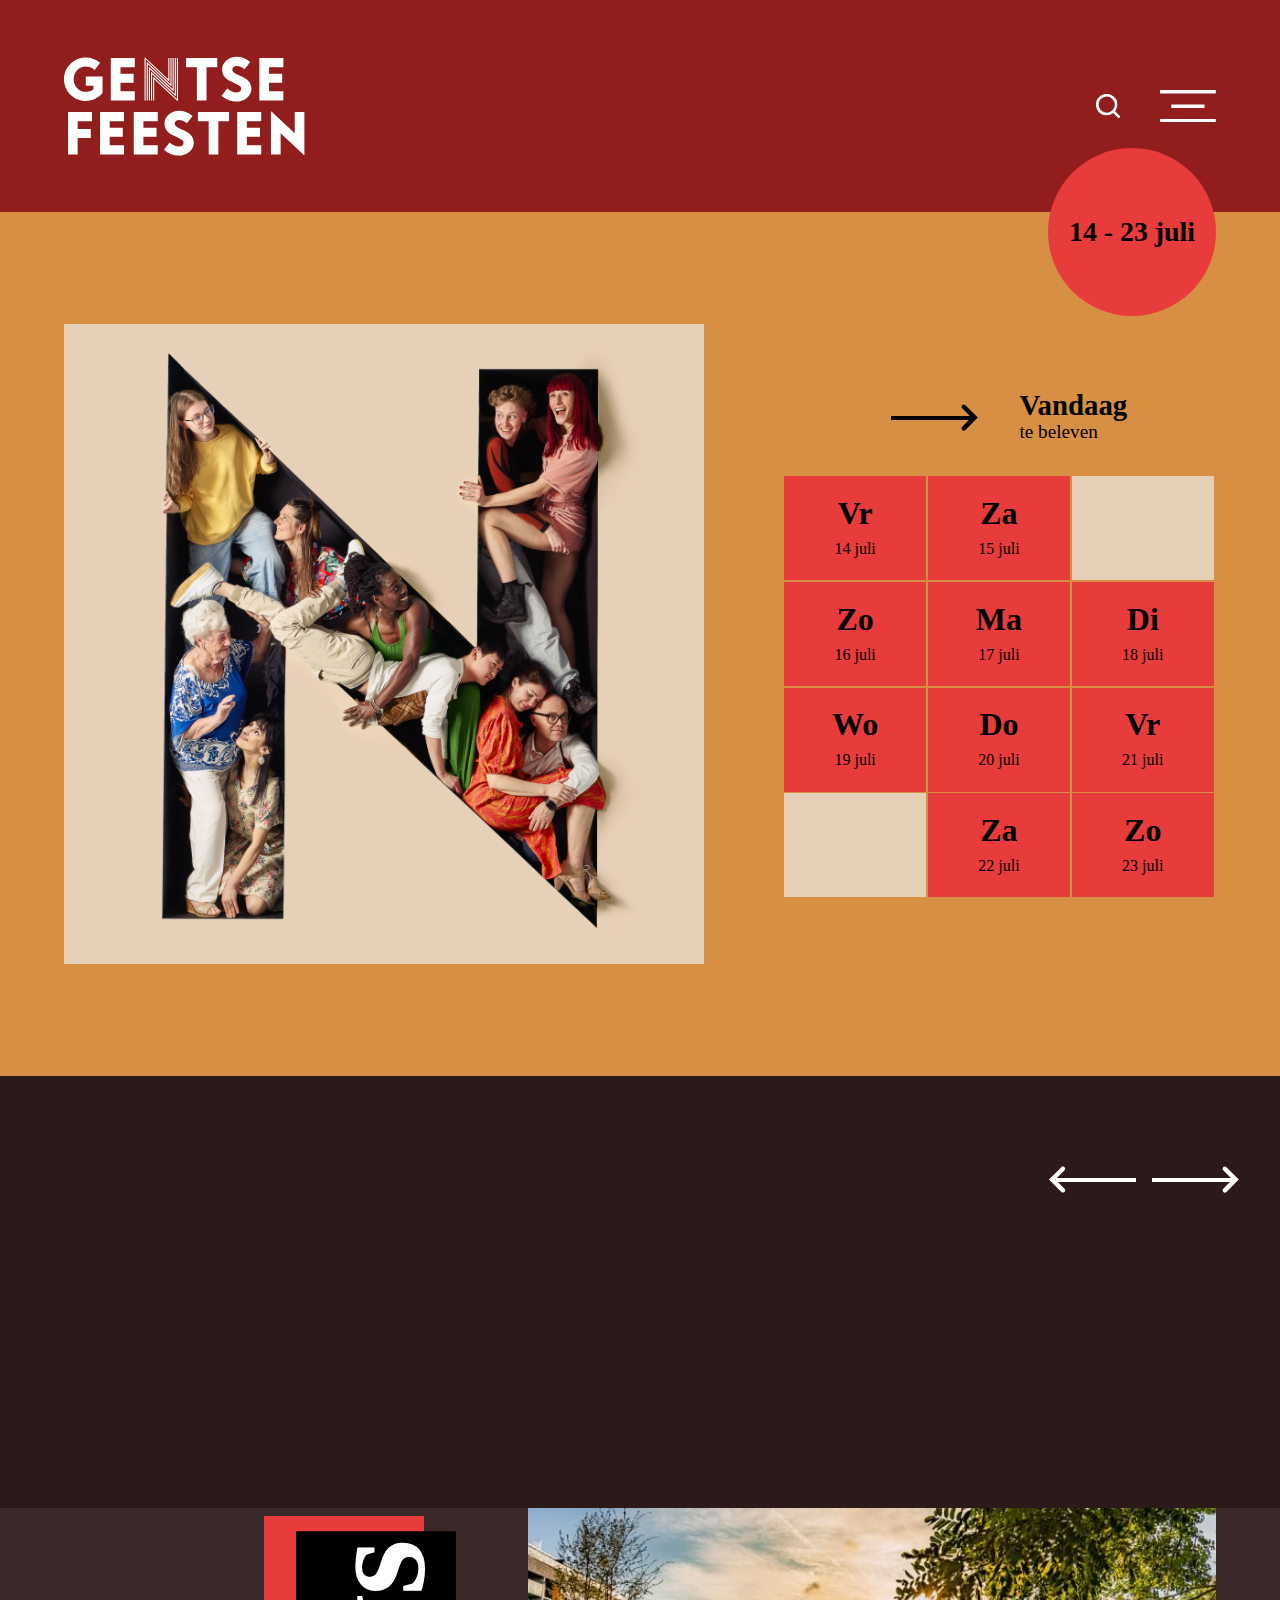
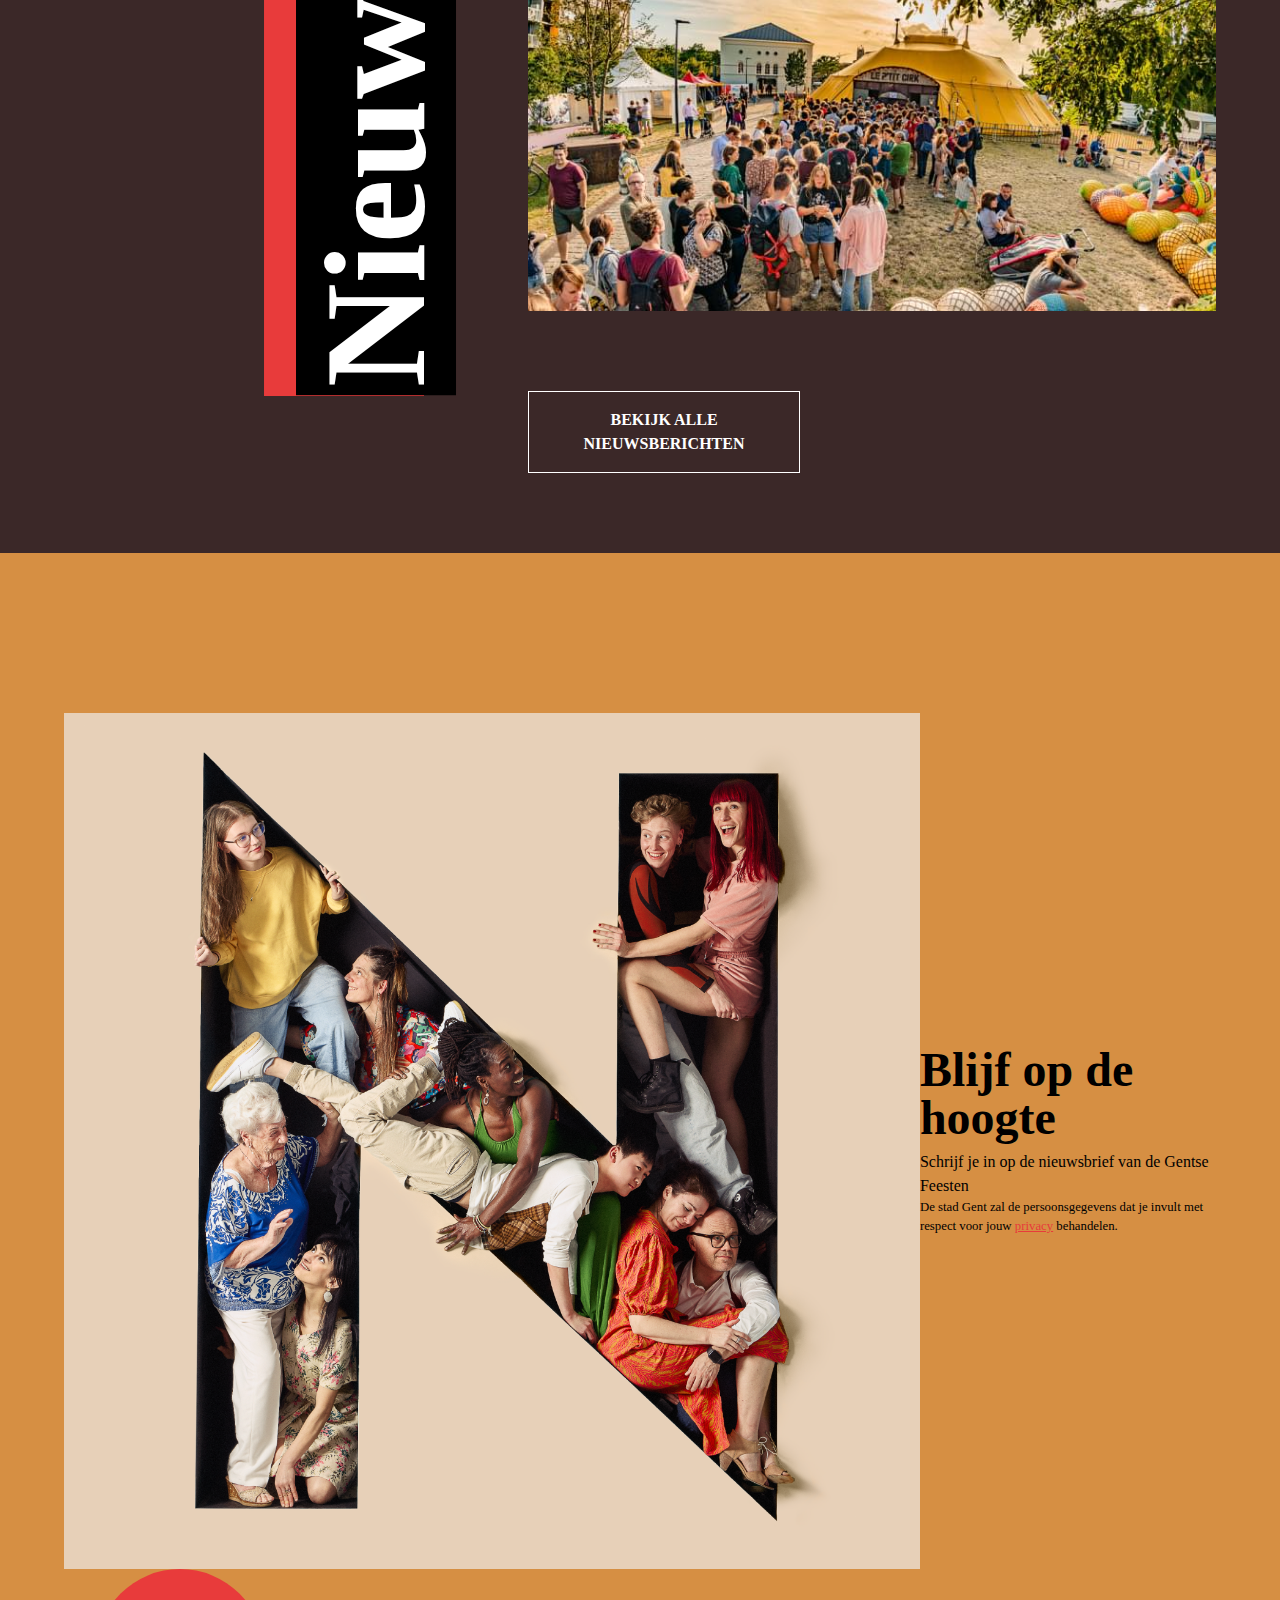
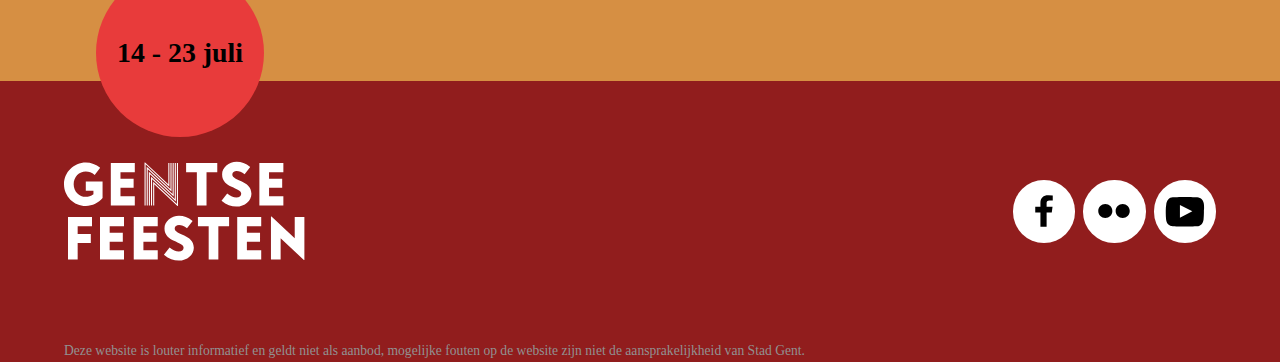
==== commit 4f93c7ab: "enhance more in site" ====
--- a/index.html
+++ b/index.html
@@ -34,26 +34,9 @@
                     <li class="hover-after header-hidden">
                         <a href="events/day.html?day=14">Programma</a>
                     </li>
-                   <!--  <li class="hover-after header-hidden">
-                        <a href="#">Praktisch</a>
-                    </li>
-                    <li class="hover-after header-hidden">
-                        <a href="#">Live parkeerinfo</a>
-                    </li> -->
                 </ul>
 
                 <ul>
-                    <!-- <li class="hover-after header-hidden">
-                        <a href="#">Hoe naar gf23?</a>
-                    </li>
-                    <li class="header__languages header-hidden__delay">
-                        <a href="#">NL
-                            <svg xmlns="http://www.w3.org/2000/svg" viewBox="0 0 32 32">
-                                <path fill="currentColor"
-                                    d="m15.7 21.82-8.26-8.26a1.5 1.5 0 1 1 2.12-2.12l.001.001 6.14 6.138 6.14-6.139a1.5 1.5 0 1 1 2.122 2.121l-8.26 8.26z" />
-                            </svg>
-                        </a>
-                    </li> -->
                     <li class="header__search header-hidden__delay">
                         <a href="search.html">
                             <svg xmlns="http://www.w3.org/2000/svg" viewBox="0 0 32 32">
--- a/static/css/main.css
+++ b/static/css/main.css
@@ -1,32 +1,6 @@
-/*
-===================================
-STANDARD VALUES
-===================================
-*/
-
-@font-face {
-  font-family: "Fira Sans";
-  src: url("../fonts/Fira Sans Bold.woff2") format("woff2"),
-    url("../fonts/Fira Sans Bold.woff") format("woff");
-  font-weight: 700;
-  font-style: normal;
-  font-stretch: normal;
-  unicode-range: U+0020-2212;
-}
-
-@font-face {
-  font-family: "Fira Sans";
-  src: url("../fonts/Fira Sans Regular.woff2") format("woff2"),
-    url("../fonts/Fira Sans Regular.woff") format("woff");
-  font-weight: 400;
-  font-style: normal;
-  font-stretch: normal;
-  unicode-range: U+0020-2212;
-}
-
 body {
   font-family: "Fira sans";
-  background-color: hsl(31, 49%, 81%);
+  background-color: hsl(31, 64%, 55%);
 }
 
 main {
@@ -43,10 +17,7 @@
   }
 }
 
-h1,
-h2,
-h3,
-h4 {
+h1,h2,h3,h4 {
   line-height: 100%;
 }
 
@@ -88,7 +59,7 @@
 }
 
 .bg-red {
-  background-color: hsl(0, 79%, 57%);
+  background-color: hsl(0, 66%, 45%);
 }
 
 .page-pointer::after {
@@ -189,7 +160,7 @@
 */
 
 header {
-  background-color: black;
+  background-color: rgb(145, 29, 29);
   padding: 3.5rem 0;
 }
 
@@ -299,7 +270,7 @@
   position: fixed;
   top: 0;
   left: 0;
-  background-color: hsl(0, 79%, 57%);
+  background-color: hsl(0, 53%, 31%);
   width: 100%;
   height: 100%;
 }
@@ -429,7 +400,7 @@
   text-decoration: none;
   padding: 1rem 2rem;
   margin-bottom: 2rem;
-  background-color: hsl(0, 79%, 57%);
+  background-color: hsl(0, 72%, 27%);
 }
 
 @media (max-width: 43.75rem) {
@@ -505,7 +476,7 @@
 
 /* Footer Info */
 .footer-info {
-  background-color: black;
+  background-color: rgb(145, 29, 29);
   padding-top: 5rem;
 }
 
@@ -910,7 +881,7 @@
 */
 
 .home-spotlight {
-  background-color: black;
+  background-color: rgb(44, 26, 26);
   padding: 10rem 0;
   padding-bottom: 7rem;
 }
@@ -996,7 +967,7 @@
 
 .home-news {
   color: white;
-  background-color: black;
+  background-color: rgb(59, 40, 40);
   padding-bottom: 5rem;
 }
 
